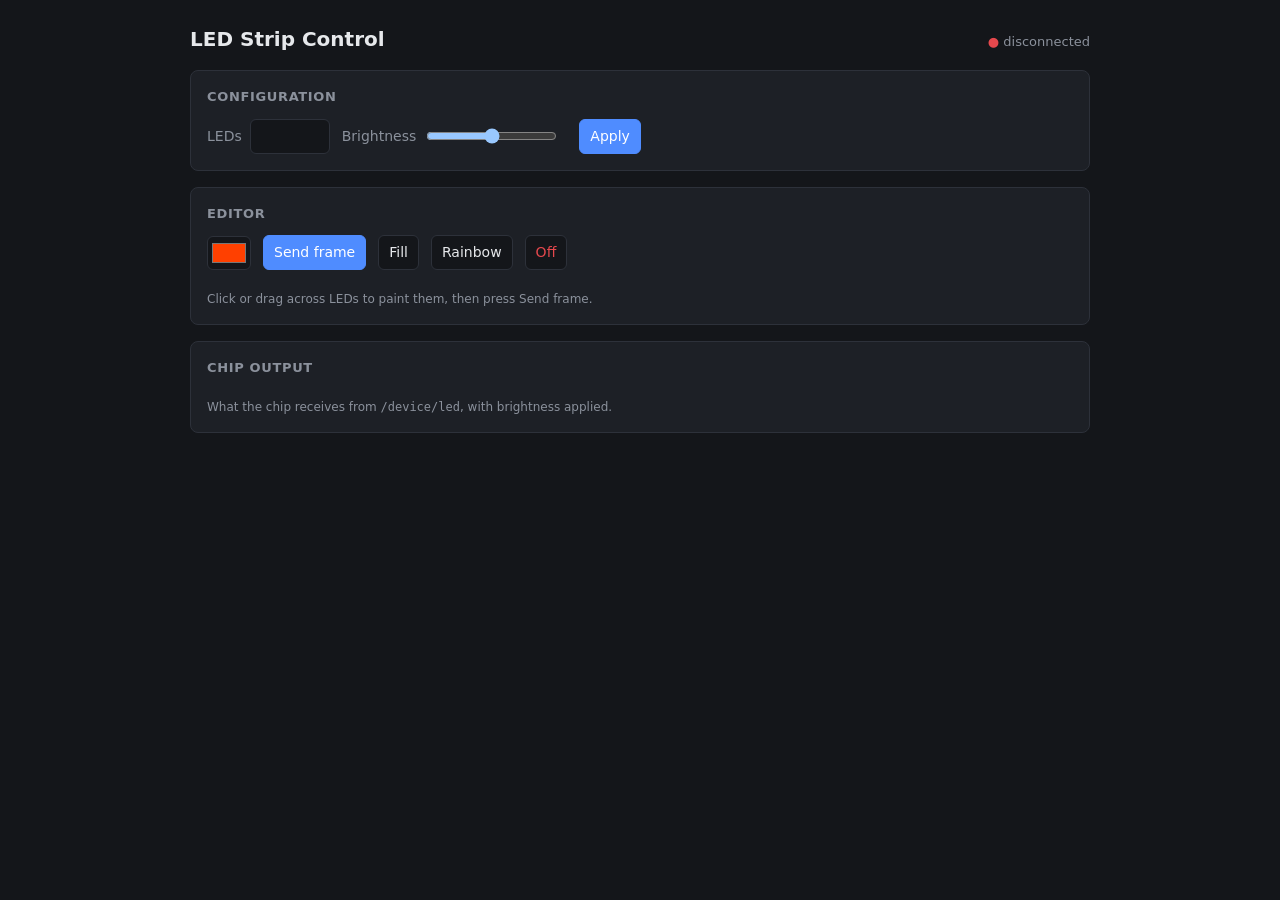
==== server/static/index.html @ b726966b "server testing" ====
<!doctype html>
<html lang="en">
<head>
<meta charset="utf-8">
<meta name="viewport" content="width=device-width, initial-scale=1">
<title>LED Strip Control</title>
<style>
  :root {
    --bg: #14161a; --panel: #1d2026; --border: #2d313a;
    --text: #e6e8eb; --muted: #8b919c; --accent: #4f8cff; --danger: #e5484d;
    color-scheme: dark;
  }
  * { box-sizing: border-box; }
  body {
    margin: 0; padding: 24px 16px; background: var(--bg); color: var(--text);
    font: 14px/1.5 system-ui, sans-serif;
  }
  main { max-width: 900px; margin: 0 auto; display: grid; gap: 16px; }
  h1 { margin: 0; font-size: 20px; }
  h2 { margin: 0 0 12px; font-size: 13px; font-weight: 600; color: var(--muted);
       text-transform: uppercase; letter-spacing: .05em; }
  header { display: flex; justify-content: space-between; align-items: baseline; flex-wrap: wrap; gap: 8px; }
  #status { color: var(--muted); font-size: 13px; }
  #status.ok::before { content: "● "; color: #3dd68c; }
  #status.bad::before { content: "● "; color: var(--danger); }
  section { background: var(--panel); border: 1px solid var(--border); border-radius: 8px; padding: 16px; }
  .row { display: flex; flex-wrap: wrap; gap: 12px; align-items: center; }
  label { display: flex; gap: 8px; align-items: center; color: var(--muted); }
  input[type=number] { width: 80px; }
  input, button {
    font: inherit; color: var(--text); background: var(--bg);
    border: 1px solid var(--border); border-radius: 6px; padding: 6px 10px;
  }
  input[type=color] { padding: 2px; width: 44px; height: 34px; }
  input[type=range] { padding: 0; }
  button { cursor: pointer; }
  button:hover { border-color: var(--muted); }
  button.primary { background: var(--accent); border-color: var(--accent); color: #fff; }
  button.danger { color: var(--danger); }
  .strip {
    display: grid; grid-template-columns: repeat(auto-fill, minmax(22px, 1fr));
    gap: 4px; margin-top: 12px; user-select: none; touch-action: none;
  }
  .led { aspect-ratio: 1; border-radius: 50%; border: 1px solid #0006; background: #000; }
  #editor .led { cursor: crosshair; }
  #preview .led { box-shadow: 0 0 8px var(--glow, transparent); }
  .note { color: var(--muted); font-size: 12px; margin-top: 8px; min-height: 1.5em; }
  .note.err { color: var(--danger); }
</style>
</head>
<body>
<main>
  <header>
    <h1>LED Strip Control</h1>
    <span id="status">connecting…</span>
  </header>

  <section>
    <h2>Configuration</h2>
    <form id="config" class="row">
      <label>LEDs <input id="numLeds" type="number" min="1" max="1024" required></label>
      <label>Brightness <input id="brightness" type="range" min="0" max="255"> <span id="brightnessVal"></span></label>
      <button class="primary">Apply</button>
    </form>
  </section>

  <section>
    <h2>Editor</h2>
    <div class="row">
      <input id="color" type="color" value="#ff4000" title="Paint colour">
      <button id="send" class="primary">Send frame</button>
      <button id="fill">Fill</button>
      <button id="rainbow">Rainbow</button>
      <button id="off" class="danger">Off</button>
    </div>
    <div id="editor" class="strip"></div>
    <div id="editorNote" class="note">Click or drag across LEDs to paint them, then press Send frame.</div>
  </section>

  <section>
    <h2>Chip output <span id="version"></span></h2>
    <div id="preview" class="strip"></div>
    <div class="note">What the chip receives from <code>/device/led</code>, with brightness applied.</div>
  </section>
</main>

<script>
const $ = id => document.getElementById(id);
let state = null;     // last LedState from the server
let draft = [];       // editable frame, length num_leds
let dirty = false;    // draft has unsent changes

const toHex = c => '#' + [c.r, c.g, c.b].map(v => v.toString(16).padStart(2, '0')).join('');
const fromHex = h => ({ r: parseInt(h.slice(1, 3), 16), g: parseInt(h.slice(3, 5), 16), b: parseInt(h.slice(5, 7), 16) });
const OFF = { r: 0, g: 0, b: 0 };

async function api(method, path, body) {
  const res = await fetch(path, {
    method,
    headers: body ? { 'content-type': 'application/json' } : {},
    body: body ? JSON.stringify(body) : undefined,
  });
  if (!res.ok) throw new Error(await res.text() || res.statusText);
  return res.json();
}

function note(msg, isErr = false) {
  const el = $('editorNote');
  el.textContent = msg;
  el.classList.toggle('err', isErr);
}

async function run(action, okMsg) {
  try {
    applyState(await action());
    if (okMsg) note(okMsg);
  } catch (e) {
    note(e.message, true);
  }
}

function applyState(s) {
  state = s;
  const n = s.config.num_leds;
  if (!dirty || draft.length !== n) {
    draft = Array.from({ length: n }, (_, i) => s.frame[i] || OFF);
    dirty = false;
  }
  // Don't overwrite inputs the user is currently editing
  if (document.activeElement !== $('numLeds')) $('numLeds').value = n;
  if (document.activeElement !== $('brightness')) {
    $('brightness').value = s.config.brightness;
    $('brightnessVal').textContent = s.config.brightness;
  }
  renderEditor();
}

function renderStrip(el, colors, cls = '') {
  if (el.children.length !== colors.length) {
    el.replaceChildren(...colors.map((_, i) => {
      const d = document.createElement('div');
      d.className = 'led';
      d.dataset.i = i;
      return d;
    }));
  }
  colors.forEach((c, i) => {
    const hex = toHex(c);
    el.children[i].style.background = hex;
    el.children[i].style.setProperty('--glow', hex + '99');
  });
}

function renderEditor() {
  renderStrip($('editor'), draft);
}

// Painting: click or drag
let painting = false;
function paint(e) {
  const i = e.target.dataset && e.target.dataset.i;
  if (i === undefined) return;
  draft[+i] = fromHex($('color').value);
  if (!dirty) note('Unsent changes. Press Send frame.');
  dirty = true;
  renderEditor();
}
$('editor').addEventListener('pointerdown', e => { painting = true; paint(e); });
$('editor').addEventListener('pointerover', e => { if (painting) paint(e); });
window.addEventListener('pointerup', () => { painting = false; });

$('brightness').addEventListener('input', e => { $('brightnessVal').textContent = e.target.value; });

$('config').addEventListener('submit', e => {
  e.preventDefault();
  run(() => api('PUT', '/api/led/config', {
    num_leds: +$('numLeds').value,
    brightness: +$('brightness').value,
  }), 'Configuration applied.');
});

$('send').addEventListener('click', () => {
  dirty = false;
  run(() => api('POST', '/api/led/frame', { leds: draft }), 'Frame sent.');
});
$('fill').addEventListener('click', () => {
  dirty = false;
  run(() => api('POST', '/api/led/fill', fromHex($('color').value)), 'Strip filled.');
});
$('off').addEventListener('click', () => {
  dirty = false;
  run(() => api('POST', '/api/led/off'), 'Strip turned off.');
});
$('rainbow').addEventListener('click', () => {
  const n = draft.length;
  draft = draft.map((_, i) => hsv(i / n));
  dirty = false;
  run(() => api('POST', '/api/led/frame', { leds: draft }), 'Rainbow sent.');
});

function hsv(h) {
  const f = k => {
    const x = (k + h * 6) % 6;
    return Math.round(255 * (1 - Math.max(0, Math.min(x, 4 - x, 1))));
  };
  return { r: f(5), g: f(3), b: f(1) };
}

// Long-poll the chip endpoint, exactly like the firmware will
async function pollLoop() {
  let since = null;
  for (;;) {
    try {
      const f = await api('GET', '/device/led' + (since === null ? '' : '?since=' + since));
      $('status').className = 'ok';
      $('status').textContent = 'connected';
      if (f.version !== since) {
        since = f.version;
        $('version').textContent = '· v' + f.version;
        renderStrip($('preview'), f.leds);
        applyState(await api('GET', '/api/led'));
      }
    } catch (e) {
      $('status').className = 'bad';
      $('status').textContent = 'disconnected';
      since = null;
      await new Promise(r => setTimeout(r, 2000));
    }
  }
}

pollLoop();
</script>
</body>
</html>
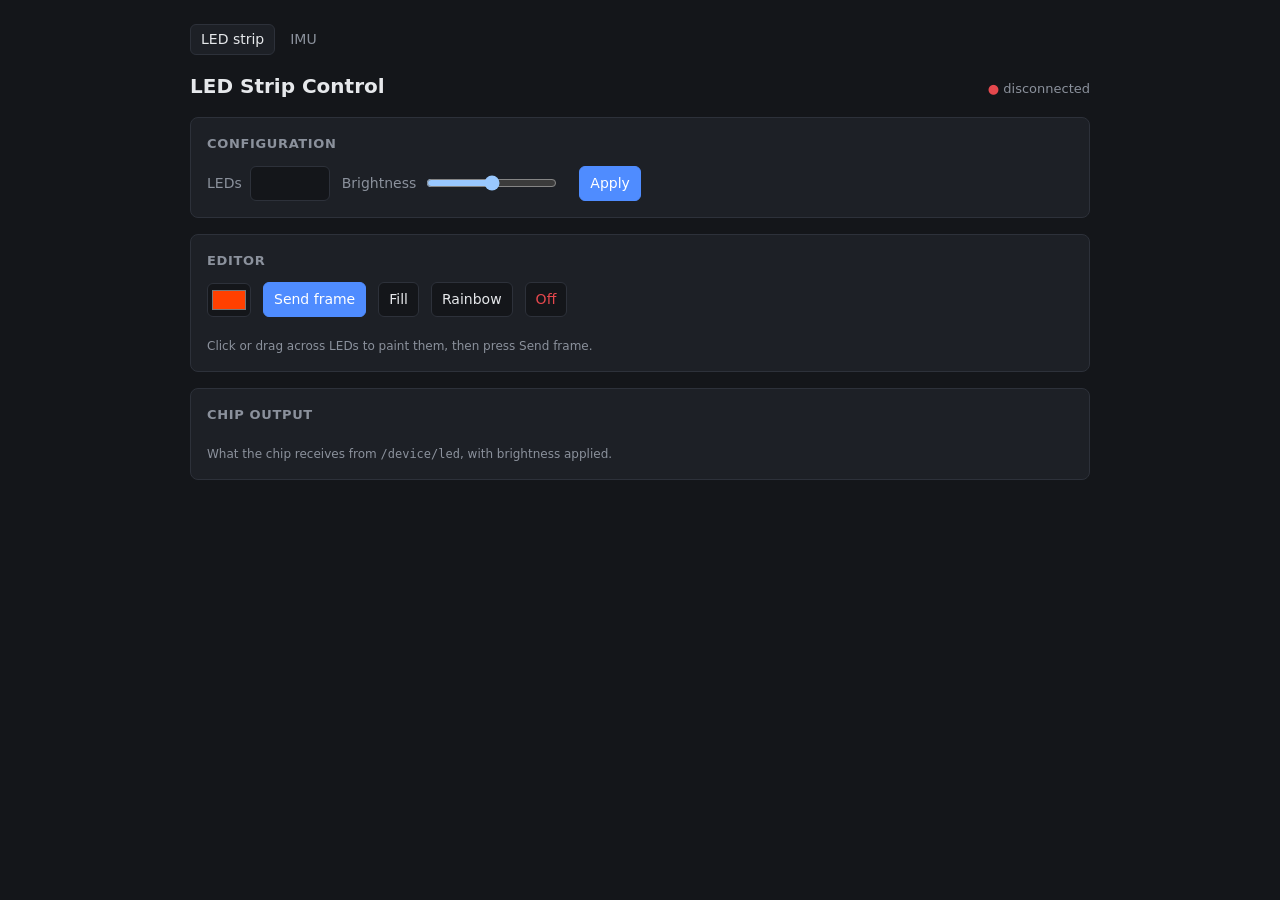
==== commit 9f20dc56: "MPU initial testing" ====
--- a/server/static/index.html
+++ b/server/static/index.html
@@ -20,6 +20,10 @@
   h2 { margin: 0 0 12px; font-size: 13px; font-weight: 600; color: var(--muted);
        text-transform: uppercase; letter-spacing: .05em; }
   header { display: flex; justify-content: space-between; align-items: baseline; flex-wrap: wrap; gap: 8px; }
+  nav { display: flex; gap: 4px; }
+  nav a { color: var(--muted); text-decoration: none; padding: 4px 10px; border: 1px solid transparent; border-radius: 6px; }
+  nav a:hover { color: var(--text); }
+  nav a[aria-current] { color: var(--text); background: var(--panel); border-color: var(--border); }
   #status { color: var(--muted); font-size: 13px; }
   #status.ok::before { content: "● "; color: #3dd68c; }
   #status.bad::before { content: "● "; color: var(--danger); }
@@ -50,6 +54,7 @@
 </head>
 <body>
 <main>
+  <nav><a href="/" aria-current="page">LED strip</a><a href="/imu">IMU</a></nav>
   <header>
     <h1>LED Strip Control</h1>
     <span id="status">connecting…</span>
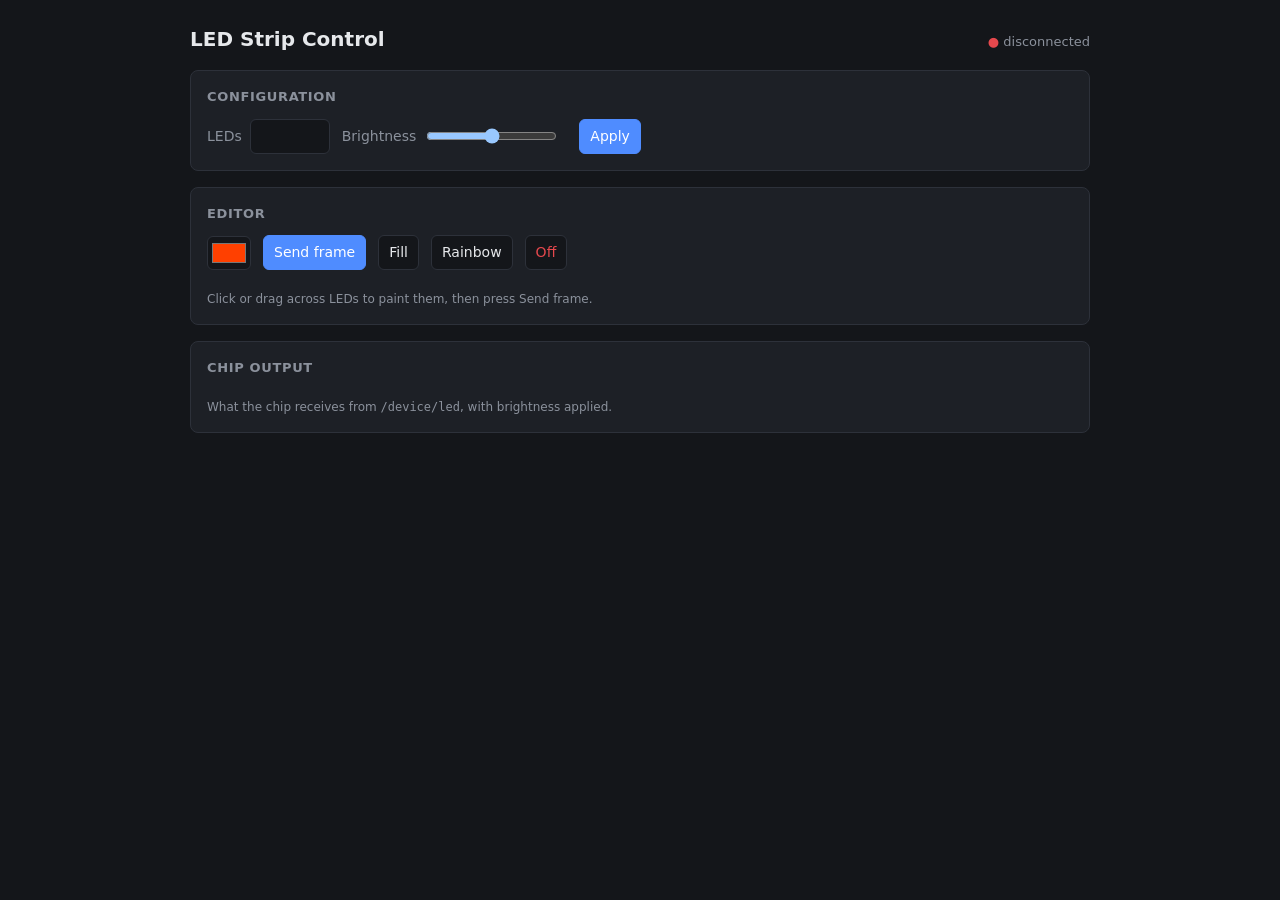
==== commit 1f715019: "Merge pull request #20 from williamhgg03/led-strip Led strip" ====
--- a/server/static/index.html
+++ b/server/static/index.html
@@ -20,10 +20,6 @@
   h2 { margin: 0 0 12px; font-size: 13px; font-weight: 600; color: var(--muted);
        text-transform: uppercase; letter-spacing: .05em; }
   header { display: flex; justify-content: space-between; align-items: baseline; flex-wrap: wrap; gap: 8px; }
-  nav { display: flex; gap: 4px; }
-  nav a { color: var(--muted); text-decoration: none; padding: 4px 10px; border: 1px solid transparent; border-radius: 6px; }
-  nav a:hover { color: var(--text); }
-  nav a[aria-current] { color: var(--text); background: var(--panel); border-color: var(--border); }
   #status { color: var(--muted); font-size: 13px; }
   #status.ok::before { content: "● "; color: #3dd68c; }
   #status.bad::before { content: "● "; color: var(--danger); }
@@ -54,7 +50,6 @@
 </head>
 <body>
 <main>
-  <nav><a href="/" aria-current="page">LED strip</a><a href="/imu">IMU</a></nav>
   <header>
     <h1>LED Strip Control</h1>
     <span id="status">connecting…</span>
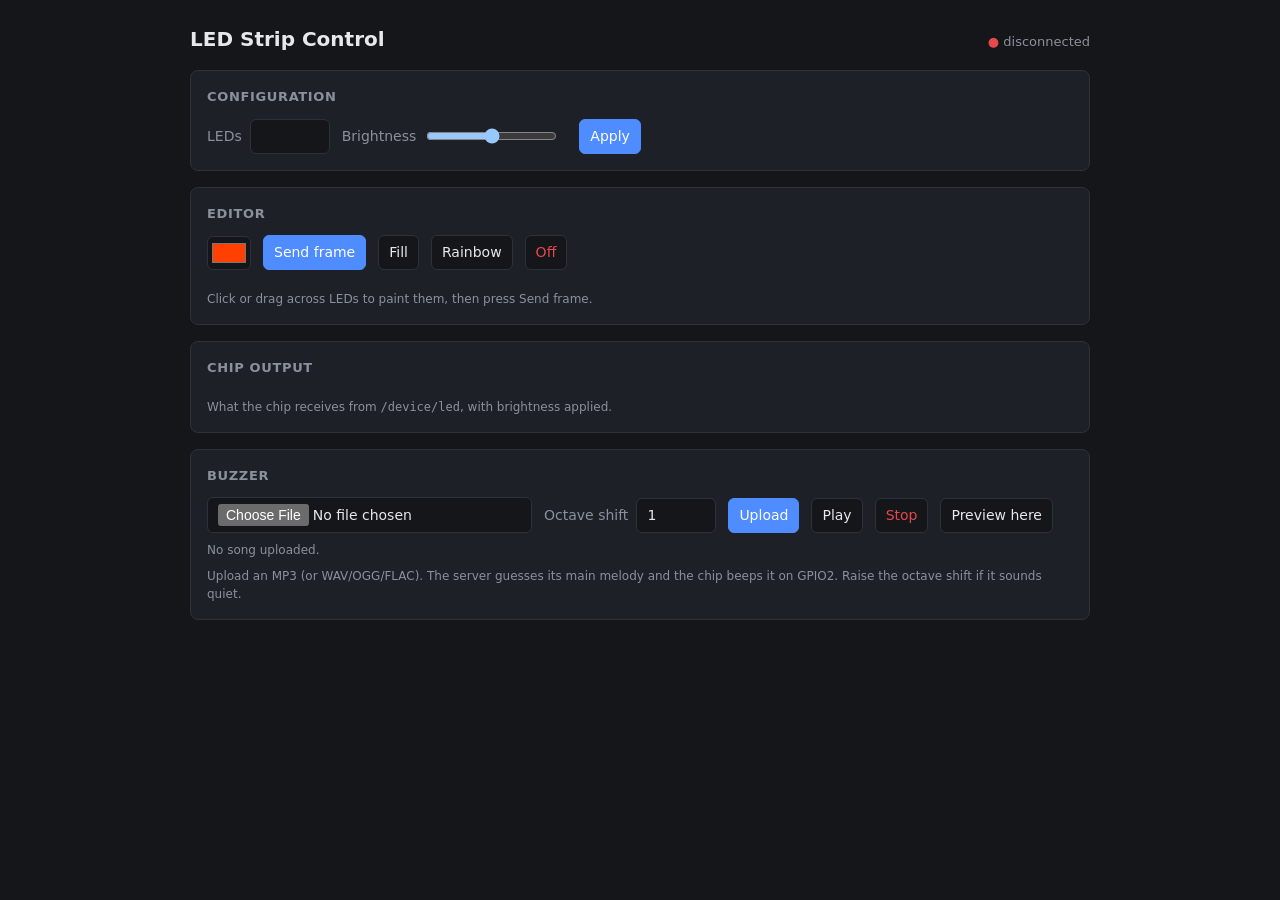
==== commit 31643ac2: "first test" ====
--- a/server/static/index.html
+++ b/server/static/index.html
@@ -81,6 +81,20 @@
     <h2>Chip output <span id="version"></span></h2>
     <div id="preview" class="strip"></div>
     <div class="note">What the chip receives from <code>/device/led</code>, with brightness applied.</div>
+  </section>
+
+  <section>
+    <h2>Buzzer</h2>
+    <div class="row">
+      <input id="song" type="file" accept="audio/*">
+      <label>Octave shift <input id="octave" type="number" min="0" max="3" value="1"></label>
+      <button id="upload" class="primary">Upload</button>
+      <button id="play">Play</button>
+      <button id="stop" class="danger">Stop</button>
+      <button id="listen">Preview here</button>
+    </div>
+    <div id="melodyInfo" class="note">No song uploaded.</div>
+    <div id="melodyNote" class="note">Upload an MP3 (or WAV/OGG/FLAC). The server guesses its main melody and the chip beeps it on GPIO2. Raise the octave shift if it sounds quiet.</div>
   </section>
 </main>
 
@@ -229,7 +243,107 @@
   }
 }
 
+// Buzzer
+let melody = null;      // last MelodyState from the server
+let previewCtx = null;  // AudioContext while previewing in the browser
+
+function melodyNote(msg, isErr = false) {
+  const el = $('melodyNote');
+  el.textContent = msg;
+  el.classList.toggle('err', isErr);
+}
+
+const fmtTime = ms => Math.floor(ms / 60000) + ':' + String(Math.floor(ms / 1000) % 60).padStart(2, '0');
+
+function applyMelody(m) {
+  melody = m;
+  if (!m.notes.length) {
+    $('melodyInfo').textContent = 'No song uploaded.';
+    return;
+  }
+  const ms = m.notes.reduce((sum, n) => sum + n.ms, 0);
+  const parts = [m.name || 'song', m.notes.length + ' notes', fmtTime(ms)];
+  if (m.truncated) parts.push('truncated');
+  parts.push(m.playing ? 'playing' : 'stopped');
+  $('melodyInfo').textContent = parts.join(' · ');
+}
+
+async function melodyRun(action, okMsg) {
+  try {
+    applyMelody(await action());
+    if (okMsg) melodyNote(okMsg);
+  } catch (e) {
+    melodyNote(e.message, true);
+  }
+}
+
+$('upload').addEventListener('click', () => {
+  const file = $('song').files[0];
+  if (!file) return melodyNote('Choose an audio file first.', true);
+  melodyNote('Converting…');
+  const params = new URLSearchParams({ octave: $('octave').value, name: file.name });
+  // Raw file as the body, not JSON
+  melodyRun(async () => {
+    const res = await fetch('/api/melody?' + params, { method: 'POST', body: file });
+    if (!res.ok) throw new Error(await res.text() || res.statusText);
+    return res.json();
+  }, 'Uploaded, the chip starts playing.');
+});
+$('play').addEventListener('click', () => {
+  melodyRun(() => api('POST', '/api/melody/play'), 'Playing from the start.');
+});
+$('stop').addEventListener('click', () => {
+  melodyRun(() => api('POST', '/api/melody/stop'), 'Stopped.');
+});
+
+function stopPreview() {
+  if (previewCtx) previewCtx.close();
+  previewCtx = null;
+  $('listen').textContent = 'Preview here';
+}
+
+// Square waves in the browser, roughly what the piezo will play
+$('listen').addEventListener('click', () => {
+  if (previewCtx) return stopPreview();
+  if (!melody || !melody.notes.length) return melodyNote('Upload a song first.', true);
+  const ctx = previewCtx = new AudioContext();
+  const osc = ctx.createOscillator();
+  const gain = ctx.createGain();
+  osc.type = 'square';
+  osc.connect(gain).connect(ctx.destination);
+  const start = ctx.currentTime + 0.05;
+  gain.gain.setValueAtTime(0, ctx.currentTime);
+  let t = start;
+  for (const n of melody.notes) {
+    if (n.freq) osc.frequency.setValueAtTime(n.freq, t);
+    gain.gain.setValueAtTime(n.freq ? 0.05 : 0, t);
+    t += n.ms / 1000;
+  }
+  osc.start(start);
+  osc.stop(t);
+  osc.onended = () => { if (previewCtx === ctx) stopPreview(); };
+  $('listen').textContent = 'Stop preview';
+});
+
+// Follow melody changes made from any browser, same long-poll as the chip
+async function melodyLoop() {
+  let since = null;
+  for (;;) {
+    try {
+      const m = await api('GET', '/device/melody' + (since === null ? '' : '?since=' + since));
+      if (m.version !== since) {
+        since = m.version;
+        applyMelody(await api('GET', '/api/melody'));
+      }
+    } catch (e) {
+      since = null;
+      await new Promise(r => setTimeout(r, 2000));
+    }
+  }
+}
+
 pollLoop();
+melodyLoop();
 </script>
 </body>
 </html>
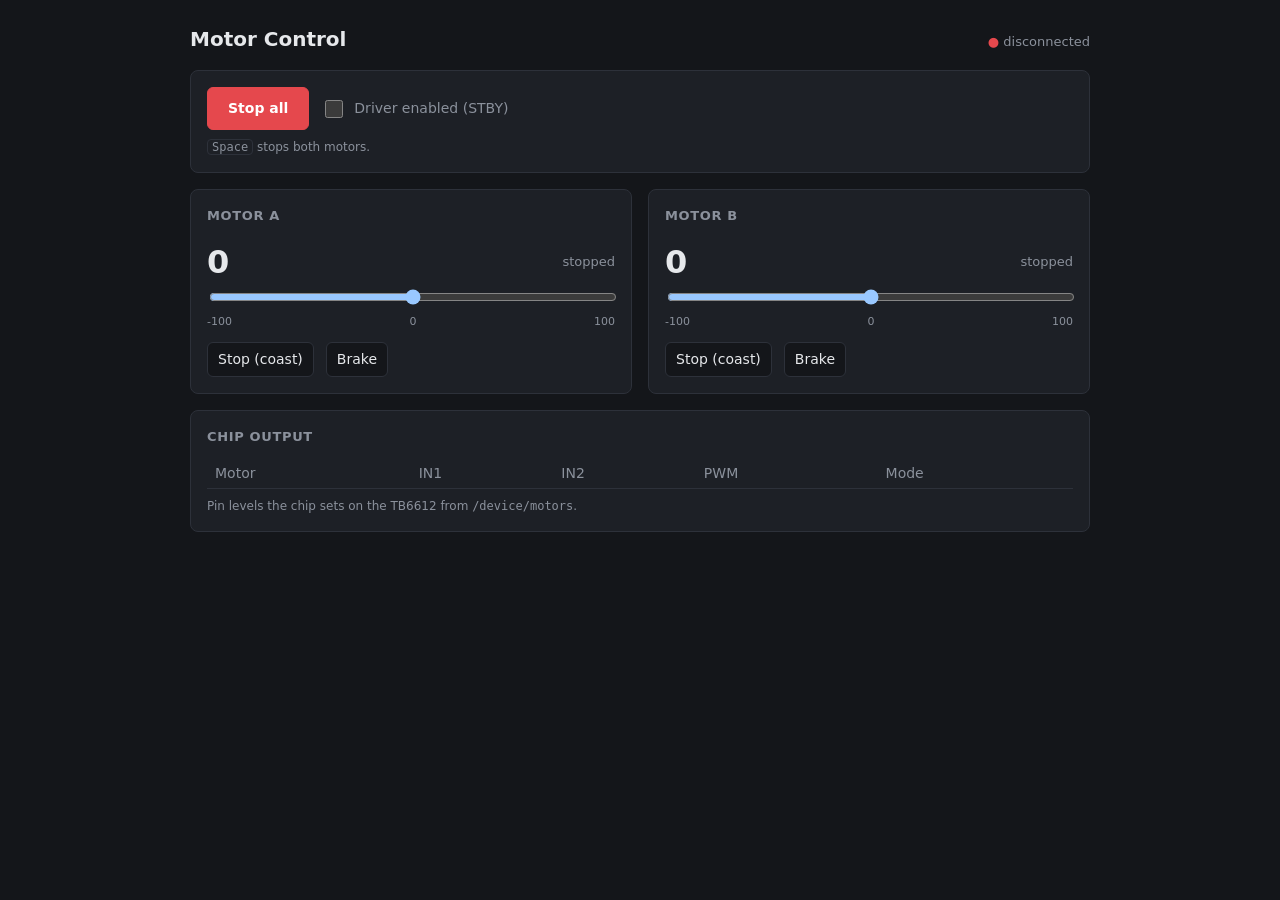
==== commit 078174d5: "Made the program" ====
--- a/server/static/index.html
+++ b/server/static/index.html
@@ -3,11 +3,11 @@
 <head>
 <meta charset="utf-8">
 <meta name="viewport" content="width=device-width, initial-scale=1">
-<title>LED Strip Control</title>
+<title>Motor Control</title>
 <style>
   :root {
     --bg: #14161a; --panel: #1d2026; --border: #2d313a;
-    --text: #e6e8eb; --muted: #8b919c; --accent: #4f8cff; --danger: #e5484d;
+    --text: #e6e8eb; --muted: #8b919c; --accent: #4f8cff; --danger: #e5484d; --ok: #3dd68c;
     color-scheme: dark;
   }
   * { box-sizing: border-box; }
@@ -21,92 +21,96 @@
        text-transform: uppercase; letter-spacing: .05em; }
   header { display: flex; justify-content: space-between; align-items: baseline; flex-wrap: wrap; gap: 8px; }
   #status { color: var(--muted); font-size: 13px; }
-  #status.ok::before { content: "● "; color: #3dd68c; }
+  #status.ok::before { content: "● "; color: var(--ok); }
   #status.bad::before { content: "● "; color: var(--danger); }
   section { background: var(--panel); border: 1px solid var(--border); border-radius: 8px; padding: 16px; }
   .row { display: flex; flex-wrap: wrap; gap: 12px; align-items: center; }
+  .motors { display: grid; grid-template-columns: repeat(auto-fit, minmax(260px, 1fr)); gap: 16px; }
   label { display: flex; gap: 8px; align-items: center; color: var(--muted); }
-  input[type=number] { width: 80px; }
   input, button {
     font: inherit; color: var(--text); background: var(--bg);
     border: 1px solid var(--border); border-radius: 6px; padding: 6px 10px;
   }
-  input[type=color] { padding: 2px; width: 44px; height: 34px; }
-  input[type=range] { padding: 0; }
+  input[type=range] { padding: 0; width: 100%; }
+  input[type=checkbox] { width: 18px; height: 18px; accent-color: var(--accent); }
   button { cursor: pointer; }
   button:hover { border-color: var(--muted); }
-  button.primary { background: var(--accent); border-color: var(--accent); color: #fff; }
   button.danger { color: var(--danger); }
-  .strip {
-    display: grid; grid-template-columns: repeat(auto-fill, minmax(22px, 1fr));
-    gap: 4px; margin-top: 12px; user-select: none; touch-action: none;
-  }
-  .led { aspect-ratio: 1; border-radius: 50%; border: 1px solid #0006; background: #000; }
-  #editor .led { cursor: crosshair; }
-  #preview .led { box-shadow: 0 0 8px var(--glow, transparent); }
+  button.stop {
+    background: var(--danger); border-color: var(--danger); color: #fff;
+    font-weight: 600; padding: 10px 20px;
+  }
+  button.active { border-color: var(--accent); color: var(--accent); }
+  .speed { font-size: 32px; font-variant-numeric: tabular-nums; font-weight: 600; }
+  .dir { color: var(--muted); font-size: 13px; }
+  .ticks { display: flex; justify-content: space-between; color: var(--muted); font-size: 11px; margin-top: 2px; }
+  .pins { width: 100%; border-collapse: collapse; font-variant-numeric: tabular-nums; }
+  .pins th, .pins td { text-align: left; padding: 4px 8px; border-bottom: 1px solid var(--border); }
+  .pins th { color: var(--muted); font-weight: 500; }
+  .hi { color: var(--ok); }
+  .lo { color: var(--muted); }
   .note { color: var(--muted); font-size: 12px; margin-top: 8px; min-height: 1.5em; }
   .note.err { color: var(--danger); }
+  kbd { border: 1px solid var(--border); border-radius: 4px; padding: 0 4px; font: 12px ui-monospace, monospace; }
 </style>
 </head>
 <body>
 <main>
   <header>
-    <h1>LED Strip Control</h1>
+    <h1>Motor Control</h1>
     <span id="status">connecting…</span>
   </header>
 
   <section>
-    <h2>Configuration</h2>
-    <form id="config" class="row">
-      <label>LEDs <input id="numLeds" type="number" min="1" max="1024" required></label>
-      <label>Brightness <input id="brightness" type="range" min="0" max="255"> <span id="brightnessVal"></span></label>
-      <button class="primary">Apply</button>
-    </form>
+    <div class="row">
+      <button id="stopAll" class="stop">Stop all</button>
+      <label><input id="enabled" type="checkbox"> Driver enabled (STBY)</label>
+    </div>
+    <div id="note" class="note"><kbd>Space</kbd> stops both motors.</div>
   </section>
 
-  <section>
-    <h2>Editor</h2>
-    <div class="row">
-      <input id="color" type="color" value="#ff4000" title="Paint colour">
-      <button id="send" class="primary">Send frame</button>
-      <button id="fill">Fill</button>
-      <button id="rainbow">Rainbow</button>
-      <button id="off" class="danger">Off</button>
-    </div>
-    <div id="editor" class="strip"></div>
-    <div id="editorNote" class="note">Click or drag across LEDs to paint them, then press Send frame.</div>
-  </section>
+  <div class="motors">
+    <section data-motor="a">
+      <h2>Motor A</h2>
+      <div class="row" style="justify-content: space-between">
+        <span class="speed">0</span><span class="dir">stopped</span>
+      </div>
+      <input class="slider" type="range" min="-100" max="100" step="1" value="0">
+      <div class="ticks"><span>-100</span><span>0</span><span>100</span></div>
+      <div class="row" style="margin-top: 12px">
+        <button class="zero">Stop (coast)</button>
+        <button class="brake">Brake</button>
+      </div>
+    </section>
+
+    <section data-motor="b">
+      <h2>Motor B</h2>
+      <div class="row" style="justify-content: space-between">
+        <span class="speed">0</span><span class="dir">stopped</span>
+      </div>
+      <input class="slider" type="range" min="-100" max="100" step="1" value="0">
+      <div class="ticks"><span>-100</span><span>0</span><span>100</span></div>
+      <div class="row" style="margin-top: 12px">
+        <button class="zero">Stop (coast)</button>
+        <button class="brake">Brake</button>
+      </div>
+    </section>
+  </div>
 
   <section>
     <h2>Chip output <span id="version"></span></h2>
-    <div id="preview" class="strip"></div>
-    <div class="note">What the chip receives from <code>/device/led</code>, with brightness applied.</div>
-  </section>
-
-  <section>
-    <h2>Buzzer</h2>
-    <div class="row">
-      <input id="song" type="file" accept="audio/*">
-      <label>Octave shift <input id="octave" type="number" min="0" max="3" value="1"></label>
-      <button id="upload" class="primary">Upload</button>
-      <button id="play">Play</button>
-      <button id="stop" class="danger">Stop</button>
-      <button id="listen">Preview here</button>
-    </div>
-    <div id="melodyInfo" class="note">No song uploaded.</div>
-    <div id="melodyNote" class="note">Upload an MP3 (or WAV/OGG/FLAC). The server guesses its main melody and the chip beeps it on GPIO2. Raise the octave shift if it sounds quiet.</div>
+    <table class="pins">
+      <thead><tr><th>Motor</th><th>IN1</th><th>IN2</th><th>PWM</th><th>Mode</th></tr></thead>
+      <tbody id="pins"></tbody>
+    </table>
+    <div class="note">Pin levels the chip sets on the TB6612 from <code>/device/motors</code>.</div>
   </section>
 </main>
 
 <script>
 const $ = id => document.getElementById(id);
-let state = null;     // last LedState from the server
-let draft = [];       // editable frame, length num_leds
-let dirty = false;    // draft has unsent changes
-
-const toHex = c => '#' + [c.r, c.g, c.b].map(v => v.toString(16).padStart(2, '0')).join('');
-const fromHex = h => ({ r: parseInt(h.slice(1, 3), 16), g: parseInt(h.slice(3, 5), 16), b: parseInt(h.slice(5, 7), 16) });
-const OFF = { r: 0, g: 0, b: 0 };
+const panels = { a: document.querySelector('[data-motor=a]'), b: document.querySelector('[data-motor=b]') };
+let state = null;   // last MotorState from the server
 
 async function api(method, path, body) {
   const res = await fetch(path, {
@@ -119,120 +123,114 @@
 }
 
 function note(msg, isErr = false) {
-  const el = $('editorNote');
-  el.textContent = msg;
-  el.classList.toggle('err', isErr);
-}
-
-async function run(action, okMsg) {
+  $('note').textContent = msg;
+  $('note').classList.toggle('err', isErr);
+}
+
+async function run(action) {
   try {
     applyState(await action());
-    if (okMsg) note(okMsg);
+    if ($('note').classList.contains('err')) note('');
   } catch (e) {
     note(e.message, true);
   }
 }
 
+const update = body => run(() => api('PUT', '/api/motors', body));
+
+// Slider drags fire many events: keep at most one request in flight and
+// send only the latest value once it returns.
+const pending = {};
+const inFlight = {};
+async function sendSpeed(m, speed) {
+  pending[m] = speed;
+  if (inFlight[m]) return;
+  inFlight[m] = true;
+  while (pending[m] !== undefined) {
+    const s = pending[m];
+    delete pending[m];
+    await update({ [m]: { speed: s } });
+  }
+  inFlight[m] = false;
+}
+
+function describe(m) {
+  if (m.brake) return 'braking';
+  if (m.speed === 0) return 'stopped';
+  return m.speed > 0 ? 'forward' : 'reverse';
+}
+
 function applyState(s) {
   state = s;
-  const n = s.config.num_leds;
-  if (!dirty || draft.length !== n) {
-    draft = Array.from({ length: n }, (_, i) => s.frame[i] || OFF);
-    dirty = false;
-  }
-  // Don't overwrite inputs the user is currently editing
-  if (document.activeElement !== $('numLeds')) $('numLeds').value = n;
-  if (document.activeElement !== $('brightness')) {
-    $('brightness').value = s.config.brightness;
-    $('brightnessVal').textContent = s.config.brightness;
-  }
-  renderEditor();
-}
-
-function renderStrip(el, colors, cls = '') {
-  if (el.children.length !== colors.length) {
-    el.replaceChildren(...colors.map((_, i) => {
-      const d = document.createElement('div');
-      d.className = 'led';
-      d.dataset.i = i;
-      return d;
-    }));
-  }
-  colors.forEach((c, i) => {
-    const hex = toHex(c);
-    el.children[i].style.background = hex;
-    el.children[i].style.setProperty('--glow', hex + '99');
-  });
-}
-
-function renderEditor() {
-  renderStrip($('editor'), draft);
-}
-
-// Painting: click or drag
-let painting = false;
-function paint(e) {
-  const i = e.target.dataset && e.target.dataset.i;
-  if (i === undefined) return;
-  draft[+i] = fromHex($('color').value);
-  if (!dirty) note('Unsent changes. Press Send frame.');
-  dirty = true;
-  renderEditor();
-}
-$('editor').addEventListener('pointerdown', e => { painting = true; paint(e); });
-$('editor').addEventListener('pointerover', e => { if (painting) paint(e); });
-window.addEventListener('pointerup', () => { painting = false; });
-
-$('brightness').addEventListener('input', e => { $('brightnessVal').textContent = e.target.value; });
-
-$('config').addEventListener('submit', e => {
-  e.preventDefault();
-  run(() => api('PUT', '/api/led/config', {
-    num_leds: +$('numLeds').value,
-    brightness: +$('brightness').value,
-  }), 'Configuration applied.');
+  $('enabled').checked = s.enabled;
+  for (const [m, el] of Object.entries(panels)) {
+    const motor = s[m];
+    const slider = el.querySelector('.slider');
+    // Don't fight the user while their own slider updates are still being sent
+    if (!inFlight[m]) slider.value = motor.speed;
+    el.querySelector('.speed').textContent = motor.brake ? '—' : motor.speed;
+    el.querySelector('.dir').textContent = s.enabled ? describe(motor) : 'standby';
+    el.querySelector('.brake').classList.toggle('active', motor.brake);
+  }
+}
+
+// Mirrors motor_driver.rs in the firmware
+function pinRow(name, m, enabled) {
+  const lvl = v => `<span class="${v ? 'hi' : 'lo'}">${v ? 'H' : 'L'}</span>`;
+  let in1 = false, in2 = false, pwm = 0, mode = describe(m);
+  if (!enabled) mode = 'standby (coast)';
+  else if (m.brake) { in1 = in2 = true; }
+  else if (m.speed > 0) { in1 = true; pwm = m.speed; }
+  else if (m.speed < 0) { in2 = true; pwm = -m.speed; }
+  return `<tr><td>${name}</td><td>${lvl(in1)}</td><td>${lvl(in2)}</td><td>${pwm}%</td><td>${mode}</td></tr>`;
+}
+
+function renderPins(s) {
+  $('version').textContent = '· v' + s.version;
+  $('pins').innerHTML =
+    `<tr><td>STBY</td><td colspan="4">${s.enabled ? '<span class="hi">H</span> (running)' : '<span class="lo">L</span> (standby)'}</td></tr>` +
+    pinRow('A', s.a, s.enabled) + pinRow('B', s.b, s.enabled);
+}
+
+for (const [m, el] of Object.entries(panels)) {
+  const slider = el.querySelector('.slider');
+  slider.addEventListener('input', () => {
+    el.querySelector('.speed').textContent = slider.value;
+    sendSpeed(m, +slider.value);
+  });
+  // Double click snaps back to zero
+  slider.addEventListener('dblclick', () => { slider.value = 0; sendSpeed(m, 0); });
+  el.querySelector('.zero').addEventListener('click', () => {
+    slider.value = 0;
+    sendSpeed(m, 0);
+  });
+  el.querySelector('.brake').addEventListener('click', () => {
+    update({ [m]: { brake: !(state && state[m].brake) } });
+  });
+}
+
+const stopAll = () => run(() => api('POST', '/api/motors/stop'));
+$('stopAll').addEventListener('click', stopAll);
+$('enabled').addEventListener('change', e => update({ enabled: e.target.checked }));
+window.addEventListener('keydown', e => {
+  if (e.code === 'Space' && !e.repeat) {
+    e.preventDefault();
+    stopAll();
+  }
 });
 
-$('send').addEventListener('click', () => {
-  dirty = false;
-  run(() => api('POST', '/api/led/frame', { leds: draft }), 'Frame sent.');
-});
-$('fill').addEventListener('click', () => {
-  dirty = false;
-  run(() => api('POST', '/api/led/fill', fromHex($('color').value)), 'Strip filled.');
-});
-$('off').addEventListener('click', () => {
-  dirty = false;
-  run(() => api('POST', '/api/led/off'), 'Strip turned off.');
-});
-$('rainbow').addEventListener('click', () => {
-  const n = draft.length;
-  draft = draft.map((_, i) => hsv(i / n));
-  dirty = false;
-  run(() => api('POST', '/api/led/frame', { leds: draft }), 'Rainbow sent.');
-});
-
-function hsv(h) {
-  const f = k => {
-    const x = (k + h * 6) % 6;
-    return Math.round(255 * (1 - Math.max(0, Math.min(x, 4 - x, 1))));
-  };
-  return { r: f(5), g: f(3), b: f(1) };
-}
-
-// Long-poll the chip endpoint, exactly like the firmware will
+// Long-poll the chip endpoint, exactly like the firmware does
 async function pollLoop() {
   let since = null;
   for (;;) {
     try {
-      const f = await api('GET', '/device/led' + (since === null ? '' : '?since=' + since));
+      const s = await api('GET', '/device/motors' + (since === null ? '' : '?since=' + since));
       $('status').className = 'ok';
       $('status').textContent = 'connected';
-      if (f.version !== since) {
-        since = f.version;
-        $('version').textContent = '· v' + f.version;
-        renderStrip($('preview'), f.leds);
-        applyState(await api('GET', '/api/led'));
+      if (s.version !== since) {
+        since = s.version;
+        renderPins(s);
+        applyState(s);
       }
     } catch (e) {
       $('status').className = 'bad';
@@ -243,107 +241,7 @@
   }
 }
 
-// Buzzer
-let melody = null;      // last MelodyState from the server
-let previewCtx = null;  // AudioContext while previewing in the browser
-
-function melodyNote(msg, isErr = false) {
-  const el = $('melodyNote');
-  el.textContent = msg;
-  el.classList.toggle('err', isErr);
-}
-
-const fmtTime = ms => Math.floor(ms / 60000) + ':' + String(Math.floor(ms / 1000) % 60).padStart(2, '0');
-
-function applyMelody(m) {
-  melody = m;
-  if (!m.notes.length) {
-    $('melodyInfo').textContent = 'No song uploaded.';
-    return;
-  }
-  const ms = m.notes.reduce((sum, n) => sum + n.ms, 0);
-  const parts = [m.name || 'song', m.notes.length + ' notes', fmtTime(ms)];
-  if (m.truncated) parts.push('truncated');
-  parts.push(m.playing ? 'playing' : 'stopped');
-  $('melodyInfo').textContent = parts.join(' · ');
-}
-
-async function melodyRun(action, okMsg) {
-  try {
-    applyMelody(await action());
-    if (okMsg) melodyNote(okMsg);
-  } catch (e) {
-    melodyNote(e.message, true);
-  }
-}
-
-$('upload').addEventListener('click', () => {
-  const file = $('song').files[0];
-  if (!file) return melodyNote('Choose an audio file first.', true);
-  melodyNote('Converting…');
-  const params = new URLSearchParams({ octave: $('octave').value, name: file.name });
-  // Raw file as the body, not JSON
-  melodyRun(async () => {
-    const res = await fetch('/api/melody?' + params, { method: 'POST', body: file });
-    if (!res.ok) throw new Error(await res.text() || res.statusText);
-    return res.json();
-  }, 'Uploaded, the chip starts playing.');
-});
-$('play').addEventListener('click', () => {
-  melodyRun(() => api('POST', '/api/melody/play'), 'Playing from the start.');
-});
-$('stop').addEventListener('click', () => {
-  melodyRun(() => api('POST', '/api/melody/stop'), 'Stopped.');
-});
-
-function stopPreview() {
-  if (previewCtx) previewCtx.close();
-  previewCtx = null;
-  $('listen').textContent = 'Preview here';
-}
-
-// Square waves in the browser, roughly what the piezo will play
-$('listen').addEventListener('click', () => {
-  if (previewCtx) return stopPreview();
-  if (!melody || !melody.notes.length) return melodyNote('Upload a song first.', true);
-  const ctx = previewCtx = new AudioContext();
-  const osc = ctx.createOscillator();
-  const gain = ctx.createGain();
-  osc.type = 'square';
-  osc.connect(gain).connect(ctx.destination);
-  const start = ctx.currentTime + 0.05;
-  gain.gain.setValueAtTime(0, ctx.currentTime);
-  let t = start;
-  for (const n of melody.notes) {
-    if (n.freq) osc.frequency.setValueAtTime(n.freq, t);
-    gain.gain.setValueAtTime(n.freq ? 0.05 : 0, t);
-    t += n.ms / 1000;
-  }
-  osc.start(start);
-  osc.stop(t);
-  osc.onended = () => { if (previewCtx === ctx) stopPreview(); };
-  $('listen').textContent = 'Stop preview';
-});
-
-// Follow melody changes made from any browser, same long-poll as the chip
-async function melodyLoop() {
-  let since = null;
-  for (;;) {
-    try {
-      const m = await api('GET', '/device/melody' + (since === null ? '' : '?since=' + since));
-      if (m.version !== since) {
-        since = m.version;
-        applyMelody(await api('GET', '/api/melody'));
-      }
-    } catch (e) {
-      since = null;
-      await new Promise(r => setTimeout(r, 2000));
-    }
-  }
-}
-
 pollLoop();
-melodyLoop();
 </script>
 </body>
 </html>
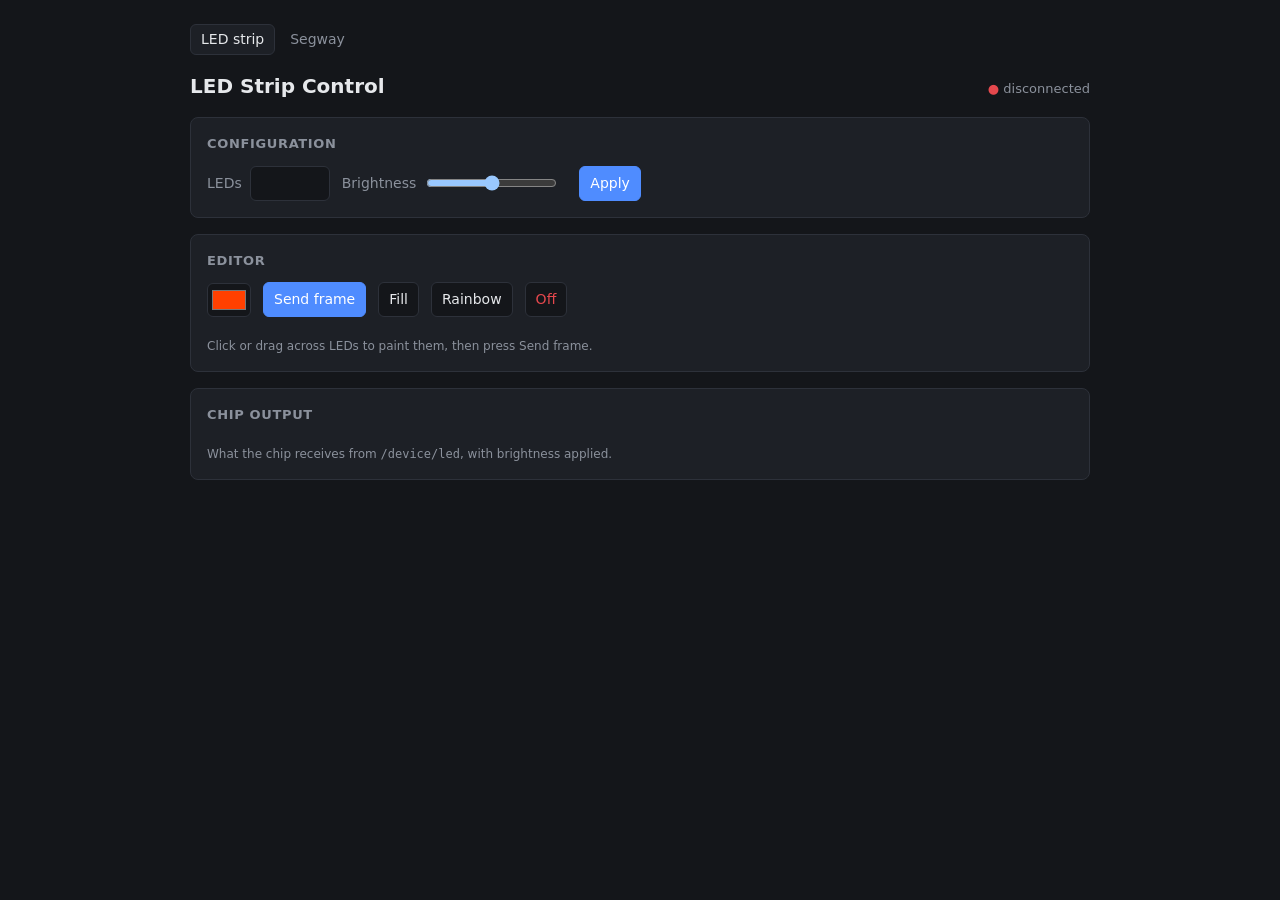
==== commit f6aa743e: "Add Segway firmware and server endpoints" ====
--- a/server/static/index.html
+++ b/server/static/index.html
@@ -3,11 +3,11 @@
 <head>
 <meta charset="utf-8">
 <meta name="viewport" content="width=device-width, initial-scale=1">
-<title>Motor Control</title>
+<title>LED Strip Control</title>
 <style>
   :root {
     --bg: #14161a; --panel: #1d2026; --border: #2d313a;
-    --text: #e6e8eb; --muted: #8b919c; --accent: #4f8cff; --danger: #e5484d; --ok: #3dd68c;
+    --text: #e6e8eb; --muted: #8b919c; --accent: #4f8cff; --danger: #e5484d;
     color-scheme: dark;
   }
   * { box-sizing: border-box; }
@@ -21,96 +21,83 @@
        text-transform: uppercase; letter-spacing: .05em; }
   header { display: flex; justify-content: space-between; align-items: baseline; flex-wrap: wrap; gap: 8px; }
   #status { color: var(--muted); font-size: 13px; }
-  #status.ok::before { content: "● "; color: var(--ok); }
+  #status.ok::before { content: "● "; color: #3dd68c; }
   #status.bad::before { content: "● "; color: var(--danger); }
   section { background: var(--panel); border: 1px solid var(--border); border-radius: 8px; padding: 16px; }
   .row { display: flex; flex-wrap: wrap; gap: 12px; align-items: center; }
-  .motors { display: grid; grid-template-columns: repeat(auto-fit, minmax(260px, 1fr)); gap: 16px; }
   label { display: flex; gap: 8px; align-items: center; color: var(--muted); }
+  input[type=number] { width: 80px; }
   input, button {
     font: inherit; color: var(--text); background: var(--bg);
     border: 1px solid var(--border); border-radius: 6px; padding: 6px 10px;
   }
-  input[type=range] { padding: 0; width: 100%; }
-  input[type=checkbox] { width: 18px; height: 18px; accent-color: var(--accent); }
+  input[type=color] { padding: 2px; width: 44px; height: 34px; }
+  input[type=range] { padding: 0; }
   button { cursor: pointer; }
   button:hover { border-color: var(--muted); }
+  button.primary { background: var(--accent); border-color: var(--accent); color: #fff; }
   button.danger { color: var(--danger); }
-  button.stop {
-    background: var(--danger); border-color: var(--danger); color: #fff;
-    font-weight: 600; padding: 10px 20px;
-  }
-  button.active { border-color: var(--accent); color: var(--accent); }
-  .speed { font-size: 32px; font-variant-numeric: tabular-nums; font-weight: 600; }
-  .dir { color: var(--muted); font-size: 13px; }
-  .ticks { display: flex; justify-content: space-between; color: var(--muted); font-size: 11px; margin-top: 2px; }
-  .pins { width: 100%; border-collapse: collapse; font-variant-numeric: tabular-nums; }
-  .pins th, .pins td { text-align: left; padding: 4px 8px; border-bottom: 1px solid var(--border); }
-  .pins th { color: var(--muted); font-weight: 500; }
-  .hi { color: var(--ok); }
-  .lo { color: var(--muted); }
+  .strip {
+    display: grid; grid-template-columns: repeat(auto-fill, minmax(22px, 1fr));
+    gap: 4px; margin-top: 12px; user-select: none; touch-action: none;
+  }
+  .led { aspect-ratio: 1; border-radius: 50%; border: 1px solid #0006; background: #000; }
+  #editor .led { cursor: crosshair; }
+  #preview .led { box-shadow: 0 0 8px var(--glow, transparent); }
   .note { color: var(--muted); font-size: 12px; margin-top: 8px; min-height: 1.5em; }
   .note.err { color: var(--danger); }
-  kbd { border: 1px solid var(--border); border-radius: 4px; padding: 0 4px; font: 12px ui-monospace, monospace; }
+  nav { display: flex; gap: 4px; }
+  nav a { color: var(--muted); text-decoration: none; padding: 4px 10px; border: 1px solid transparent; border-radius: 6px; }
+  nav a:hover { color: var(--text); }
+  nav a[aria-current] { color: var(--text); background: var(--panel); border-color: var(--border); }
 </style>
 </head>
 <body>
 <main>
+  <nav><a href="/" aria-current="page">LED strip</a><a href="/segway">Segway</a></nav>
   <header>
-    <h1>Motor Control</h1>
+    <h1>LED Strip Control</h1>
     <span id="status">connecting…</span>
   </header>
 
   <section>
+    <h2>Configuration</h2>
+    <form id="config" class="row">
+      <label>LEDs <input id="numLeds" type="number" min="1" max="1024" required></label>
+      <label>Brightness <input id="brightness" type="range" min="0" max="255"> <span id="brightnessVal"></span></label>
+      <button class="primary">Apply</button>
+    </form>
+  </section>
+
+  <section>
+    <h2>Editor</h2>
     <div class="row">
-      <button id="stopAll" class="stop">Stop all</button>
-      <label><input id="enabled" type="checkbox"> Driver enabled (STBY)</label>
+      <input id="color" type="color" value="#ff4000" title="Paint colour">
+      <button id="send" class="primary">Send frame</button>
+      <button id="fill">Fill</button>
+      <button id="rainbow">Rainbow</button>
+      <button id="off" class="danger">Off</button>
     </div>
-    <div id="note" class="note"><kbd>Space</kbd> stops both motors.</div>
+    <div id="editor" class="strip"></div>
+    <div id="editorNote" class="note">Click or drag across LEDs to paint them, then press Send frame.</div>
   </section>
-
-  <div class="motors">
-    <section data-motor="a">
-      <h2>Motor A</h2>
-      <div class="row" style="justify-content: space-between">
-        <span class="speed">0</span><span class="dir">stopped</span>
-      </div>
-      <input class="slider" type="range" min="-100" max="100" step="1" value="0">
-      <div class="ticks"><span>-100</span><span>0</span><span>100</span></div>
-      <div class="row" style="margin-top: 12px">
-        <button class="zero">Stop (coast)</button>
-        <button class="brake">Brake</button>
-      </div>
-    </section>
-
-    <section data-motor="b">
-      <h2>Motor B</h2>
-      <div class="row" style="justify-content: space-between">
-        <span class="speed">0</span><span class="dir">stopped</span>
-      </div>
-      <input class="slider" type="range" min="-100" max="100" step="1" value="0">
-      <div class="ticks"><span>-100</span><span>0</span><span>100</span></div>
-      <div class="row" style="margin-top: 12px">
-        <button class="zero">Stop (coast)</button>
-        <button class="brake">Brake</button>
-      </div>
-    </section>
-  </div>
 
   <section>
     <h2>Chip output <span id="version"></span></h2>
-    <table class="pins">
-      <thead><tr><th>Motor</th><th>IN1</th><th>IN2</th><th>PWM</th><th>Mode</th></tr></thead>
-      <tbody id="pins"></tbody>
-    </table>
-    <div class="note">Pin levels the chip sets on the TB6612 from <code>/device/motors</code>.</div>
+    <div id="preview" class="strip"></div>
+    <div class="note">What the chip receives from <code>/device/led</code>, with brightness applied.</div>
   </section>
 </main>
 
 <script>
 const $ = id => document.getElementById(id);
-const panels = { a: document.querySelector('[data-motor=a]'), b: document.querySelector('[data-motor=b]') };
-let state = null;   // last MotorState from the server
+let state = null;     // last LedState from the server
+let draft = [];       // editable frame, length num_leds
+let dirty = false;    // draft has unsent changes
+
+const toHex = c => '#' + [c.r, c.g, c.b].map(v => v.toString(16).padStart(2, '0')).join('');
+const fromHex = h => ({ r: parseInt(h.slice(1, 3), 16), g: parseInt(h.slice(3, 5), 16), b: parseInt(h.slice(5, 7), 16) });
+const OFF = { r: 0, g: 0, b: 0 };
 
 async function api(method, path, body) {
   const res = await fetch(path, {
@@ -123,114 +110,120 @@
 }
 
 function note(msg, isErr = false) {
-  $('note').textContent = msg;
-  $('note').classList.toggle('err', isErr);
-}
-
-async function run(action) {
+  const el = $('editorNote');
+  el.textContent = msg;
+  el.classList.toggle('err', isErr);
+}
+
+async function run(action, okMsg) {
   try {
     applyState(await action());
-    if ($('note').classList.contains('err')) note('');
+    if (okMsg) note(okMsg);
   } catch (e) {
     note(e.message, true);
   }
 }
 
-const update = body => run(() => api('PUT', '/api/motors', body));
-
-// Slider drags fire many events: keep at most one request in flight and
-// send only the latest value once it returns.
-const pending = {};
-const inFlight = {};
-async function sendSpeed(m, speed) {
-  pending[m] = speed;
-  if (inFlight[m]) return;
-  inFlight[m] = true;
-  while (pending[m] !== undefined) {
-    const s = pending[m];
-    delete pending[m];
-    await update({ [m]: { speed: s } });
-  }
-  inFlight[m] = false;
-}
-
-function describe(m) {
-  if (m.brake) return 'braking';
-  if (m.speed === 0) return 'stopped';
-  return m.speed > 0 ? 'forward' : 'reverse';
-}
-
 function applyState(s) {
   state = s;
-  $('enabled').checked = s.enabled;
-  for (const [m, el] of Object.entries(panels)) {
-    const motor = s[m];
-    const slider = el.querySelector('.slider');
-    // Don't fight the user while their own slider updates are still being sent
-    if (!inFlight[m]) slider.value = motor.speed;
-    el.querySelector('.speed').textContent = motor.brake ? '—' : motor.speed;
-    el.querySelector('.dir').textContent = s.enabled ? describe(motor) : 'standby';
-    el.querySelector('.brake').classList.toggle('active', motor.brake);
-  }
-}
-
-// Mirrors motor_driver.rs in the firmware
-function pinRow(name, m, enabled) {
-  const lvl = v => `<span class="${v ? 'hi' : 'lo'}">${v ? 'H' : 'L'}</span>`;
-  let in1 = false, in2 = false, pwm = 0, mode = describe(m);
-  if (!enabled) mode = 'standby (coast)';
-  else if (m.brake) { in1 = in2 = true; }
-  else if (m.speed > 0) { in1 = true; pwm = m.speed; }
-  else if (m.speed < 0) { in2 = true; pwm = -m.speed; }
-  return `<tr><td>${name}</td><td>${lvl(in1)}</td><td>${lvl(in2)}</td><td>${pwm}%</td><td>${mode}</td></tr>`;
-}
-
-function renderPins(s) {
-  $('version').textContent = '· v' + s.version;
-  $('pins').innerHTML =
-    `<tr><td>STBY</td><td colspan="4">${s.enabled ? '<span class="hi">H</span> (running)' : '<span class="lo">L</span> (standby)'}</td></tr>` +
-    pinRow('A', s.a, s.enabled) + pinRow('B', s.b, s.enabled);
-}
-
-for (const [m, el] of Object.entries(panels)) {
-  const slider = el.querySelector('.slider');
-  slider.addEventListener('input', () => {
-    el.querySelector('.speed').textContent = slider.value;
-    sendSpeed(m, +slider.value);
+  const n = s.config.num_leds;
+  if (!dirty || draft.length !== n) {
+    draft = Array.from({ length: n }, (_, i) => s.frame[i] || OFF);
+    dirty = false;
+  }
+  // Don't overwrite inputs the user is currently editing
+  if (document.activeElement !== $('numLeds')) $('numLeds').value = n;
+  if (document.activeElement !== $('brightness')) {
+    $('brightness').value = s.config.brightness;
+    $('brightnessVal').textContent = s.config.brightness;
+  }
+  renderEditor();
+}
+
+function renderStrip(el, colors, cls = '') {
+  if (el.children.length !== colors.length) {
+    el.replaceChildren(...colors.map((_, i) => {
+      const d = document.createElement('div');
+      d.className = 'led';
+      d.dataset.i = i;
+      return d;
+    }));
+  }
+  colors.forEach((c, i) => {
+    const hex = toHex(c);
+    el.children[i].style.background = hex;
+    el.children[i].style.setProperty('--glow', hex + '99');
   });
-  // Double click snaps back to zero
-  slider.addEventListener('dblclick', () => { slider.value = 0; sendSpeed(m, 0); });
-  el.querySelector('.zero').addEventListener('click', () => {
-    slider.value = 0;
-    sendSpeed(m, 0);
-  });
-  el.querySelector('.brake').addEventListener('click', () => {
-    update({ [m]: { brake: !(state && state[m].brake) } });
-  });
-}
-
-const stopAll = () => run(() => api('POST', '/api/motors/stop'));
-$('stopAll').addEventListener('click', stopAll);
-$('enabled').addEventListener('change', e => update({ enabled: e.target.checked }));
-window.addEventListener('keydown', e => {
-  if (e.code === 'Space' && !e.repeat) {
-    e.preventDefault();
-    stopAll();
-  }
-});
-
-// Long-poll the chip endpoint, exactly like the firmware does
+}
+
+function renderEditor() {
+  renderStrip($('editor'), draft);
+}
+
+// Painting: click or drag
+let painting = false;
+function paint(e) {
+  const i = e.target.dataset && e.target.dataset.i;
+  if (i === undefined) return;
+  draft[+i] = fromHex($('color').value);
+  if (!dirty) note('Unsent changes. Press Send frame.');
+  dirty = true;
+  renderEditor();
+}
+$('editor').addEventListener('pointerdown', e => { painting = true; paint(e); });
+$('editor').addEventListener('pointerover', e => { if (painting) paint(e); });
+window.addEventListener('pointerup', () => { painting = false; });
+
+$('brightness').addEventListener('input', e => { $('brightnessVal').textContent = e.target.value; });
+
+$('config').addEventListener('submit', e => {
+  e.preventDefault();
+  run(() => api('PUT', '/api/led/config', {
+    num_leds: +$('numLeds').value,
+    brightness: +$('brightness').value,
+  }), 'Configuration applied.');
+});
+
+$('send').addEventListener('click', () => {
+  dirty = false;
+  run(() => api('POST', '/api/led/frame', { leds: draft }), 'Frame sent.');
+});
+$('fill').addEventListener('click', () => {
+  dirty = false;
+  run(() => api('POST', '/api/led/fill', fromHex($('color').value)), 'Strip filled.');
+});
+$('off').addEventListener('click', () => {
+  dirty = false;
+  run(() => api('POST', '/api/led/off'), 'Strip turned off.');
+});
+$('rainbow').addEventListener('click', () => {
+  const n = draft.length;
+  draft = draft.map((_, i) => hsv(i / n));
+  dirty = false;
+  run(() => api('POST', '/api/led/frame', { leds: draft }), 'Rainbow sent.');
+});
+
+function hsv(h) {
+  const f = k => {
+    const x = (k + h * 6) % 6;
+    return Math.round(255 * (1 - Math.max(0, Math.min(x, 4 - x, 1))));
+  };
+  return { r: f(5), g: f(3), b: f(1) };
+}
+
+// Long-poll the chip endpoint, exactly like the firmware will
 async function pollLoop() {
   let since = null;
   for (;;) {
     try {
-      const s = await api('GET', '/device/motors' + (since === null ? '' : '?since=' + since));
+      const f = await api('GET', '/device/led' + (since === null ? '' : '?since=' + since));
       $('status').className = 'ok';
       $('status').textContent = 'connected';
-      if (s.version !== since) {
-        since = s.version;
-        renderPins(s);
-        applyState(s);
+      if (f.version !== since) {
+        since = f.version;
+        $('version').textContent = '· v' + f.version;
+        renderStrip($('preview'), f.leds);
+        applyState(await api('GET', '/api/led'));
       }
     } catch (e) {
       $('status').className = 'bad';
